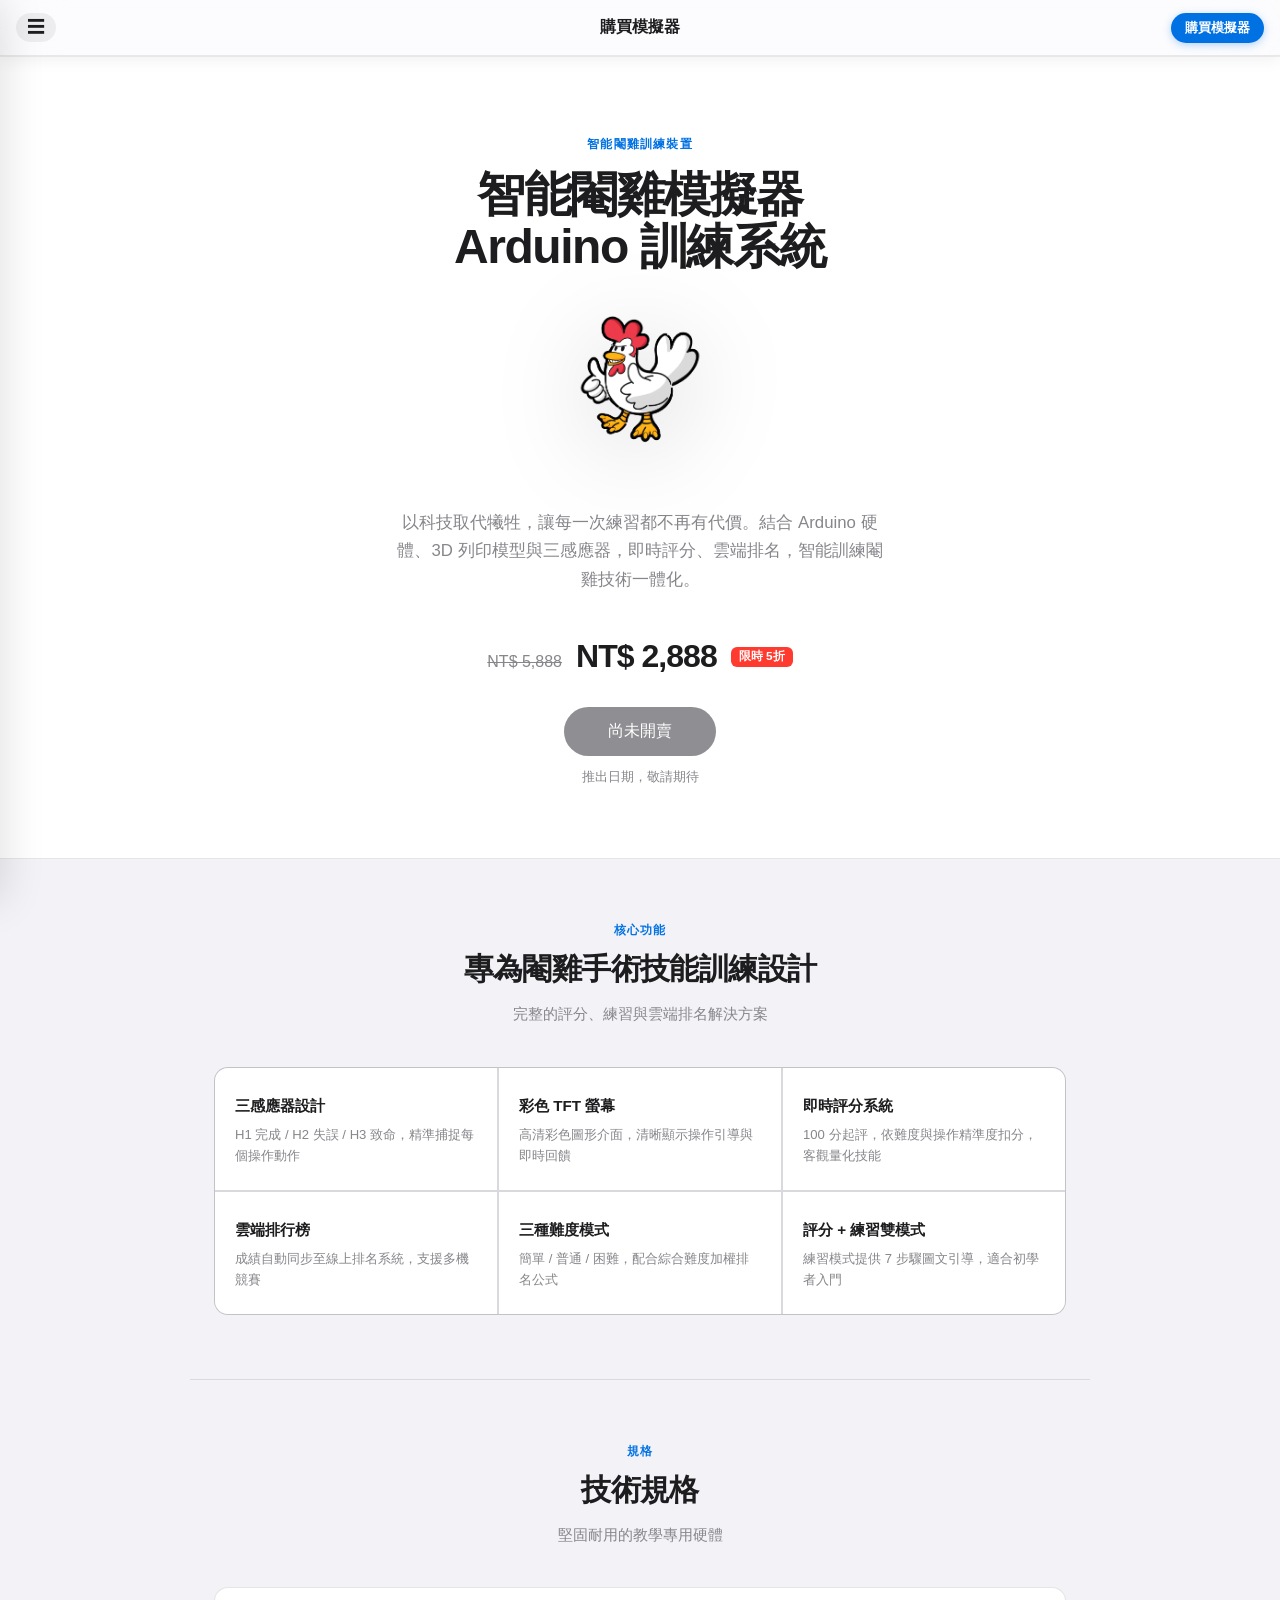
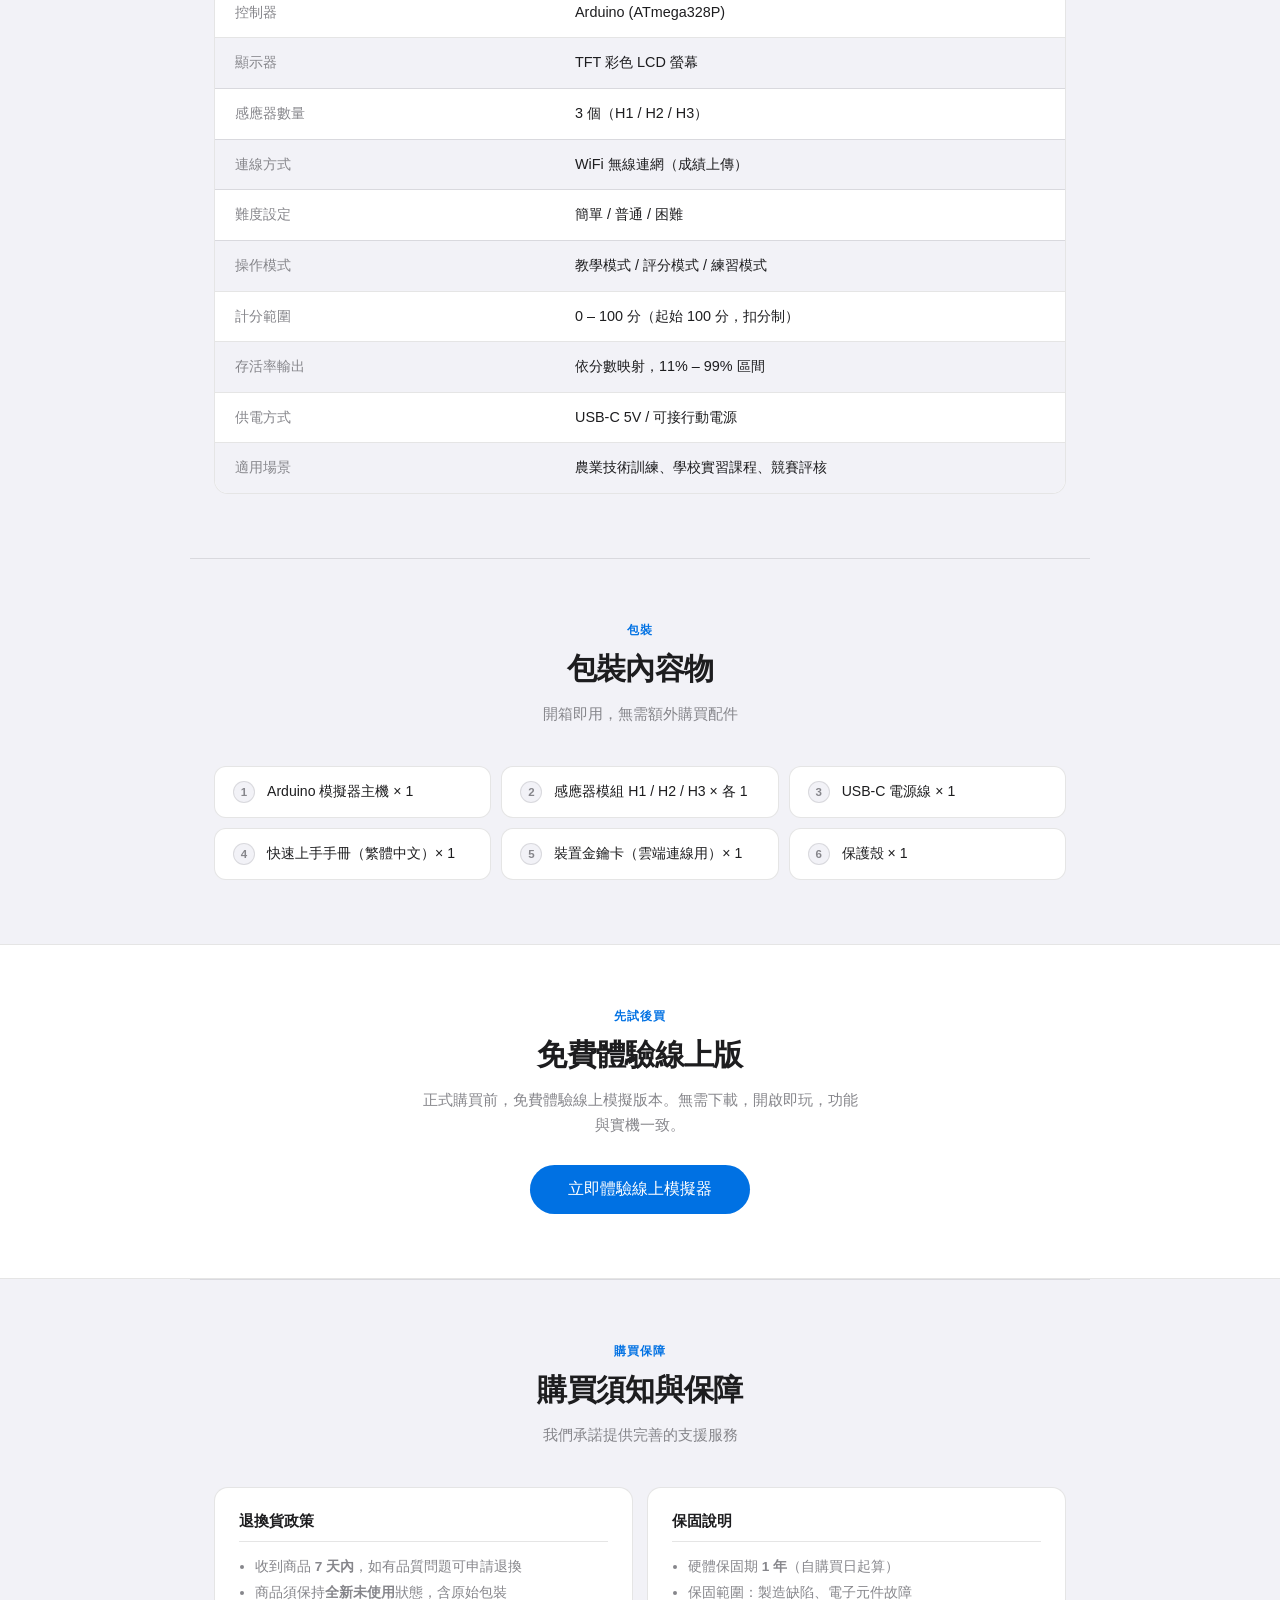
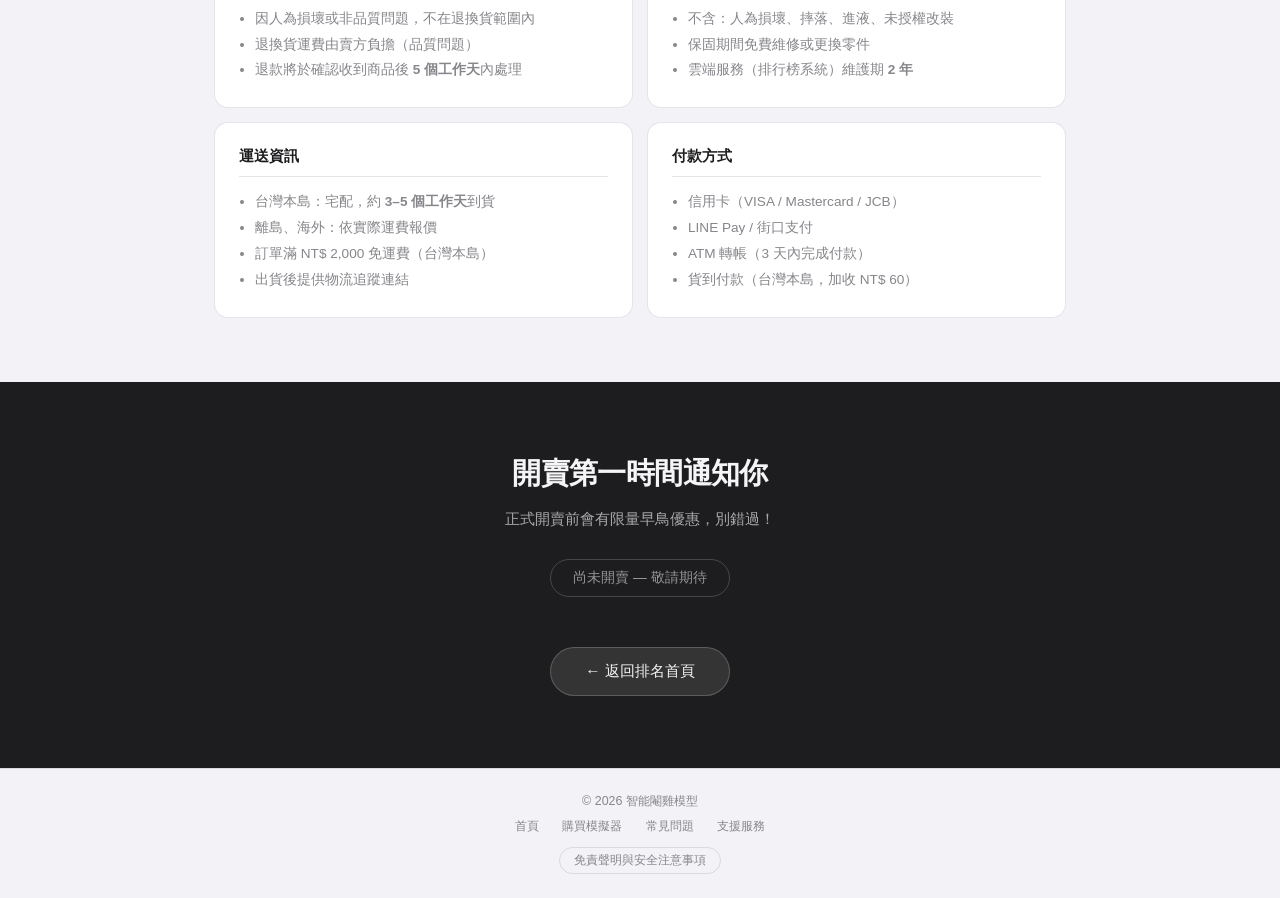
==== buy.html @ 78ba643c "Initial: cloud-ready ranking server" ====
<!DOCTYPE html>
<html lang="zh-TW">
<head>
<meta charset="UTF-8">
<meta name="viewport" content="width=device-width, initial-scale=1.0">
<meta http-equiv="Cache-Control" content="public, max-age=3600">
<title>購買模擬器 — 智能閹雞模型</title>
<style>
  :root {
    --bg: #f5f5f7;
    --surface: #ffffff;
    --text: #1d1d1f;
    --text-muted: #6e6e73;
    --border: #d2d2d7;
    --accent: #0071e3;
    --accent-hover: #0068d0;
    --radius: 18px;
    --shadow: 0 2px 12px rgba(0,0,0,0.06), 0 1px 3px rgba(0,0,0,0.04);
  }
  body.dark {
    --bg: #1c1c1e; --surface: #2c2c2e; --text: #f5f5f7;
    --text-muted: #98989d; --border: rgba(255,255,255,0.1); --accent: #3b9eff;
  }
  * { box-sizing: border-box; margin: 0; padding: 0; }
  body {
    font-family: -apple-system, 'SF Pro Display', 'SF Pro Text', BlinkMacSystemFont, 'PingFang TC', 'Helvetica Neue', sans-serif;
    background: var(--bg);
    color: var(--text);
    -webkit-font-smoothing: antialiased;
  }

  /* ── Hero ── */
  .hero {
    background: var(--surface);
    text-align: center;
    padding: 80px 24px 72px;
    border-bottom: 1px solid var(--border);
  }
  .hero-eyebrow {
    font-size: 0.76rem;
    font-weight: 600;
    letter-spacing: .1em;
    color: var(--accent);
    text-transform: uppercase;
    margin-bottom: 16px;
  }
  .hero h1 {
    font-size: clamp(2rem, 5vw, 3rem);
    font-weight: 700;
    letter-spacing: -.03em;
    line-height: 1.08;
    margin-bottom: 20px;
  }
  .hero-img {
    width: 180px;
    height: 180px;
    object-fit: contain;
    display: block;
    margin: 0 auto 36px;
    filter: drop-shadow(0 16px 48px rgba(0,0,0,0.14));
  }
  .hero-sub {
    font-size: 1.05rem;
    color: var(--text-muted);
    max-width: 500px;
    margin: 0 auto 44px;
    line-height: 1.7;
  }
  .price-row {
    display: flex;
    align-items: baseline;
    justify-content: center;
    gap: 14px;
    margin-bottom: 32px;
  }
  .price-orig { font-size: 1rem; color: var(--text-muted); text-decoration: line-through; }
  .price-sale { font-size: 2rem; font-weight: 700; letter-spacing: -.03em; }
  .price-badge {
    font-size: 0.74rem;
    font-weight: 600;
    background: #ff3b30;
    color: #fff;
    border-radius: 6px;
    padding: 2px 8px;
    align-self: center;
  }
  .btn-coming {
    display: inline-block;
    background: #8e8e93;
    color: #fff;
    border-radius: 980px;
    padding: 14px 44px;
    font-size: 1rem;
    font-weight: 500;
    cursor: default;
    pointer-events: none;
    margin-bottom: 12px;
  }
  .coming-note { font-size: 0.82rem; color: var(--text-muted); }

  /* ── Section scaffold ── */
  .wrap { max-width: 900px; margin: 0 auto; padding: 64px 24px; }
  .sec-eyebrow { font-size: 0.74rem; font-weight: 600; letter-spacing: .1em; color: var(--accent); text-transform: uppercase; text-align: center; margin-bottom: 10px; }
  .sec-title { font-size: clamp(1.4rem, 3vw, 1.9rem); font-weight: 700; letter-spacing: -.02em; text-align: center; margin-bottom: 12px; }
  .sec-sub { text-align: center; color: var(--text-muted); font-size: 0.92rem; line-height: 1.65; margin-bottom: 40px; max-width: 560px; margin-left: auto; margin-right: auto; }
  .divider { height: 1px; background: var(--border); max-width: 900px; margin: 0 auto; }

  /* ── Features mosaic ── */
  .features {
    display: grid;
    grid-template-columns: repeat(3, 1fr);
    gap: 2px;
    background: var(--border);
    border: 1px solid var(--border);
    border-radius: var(--radius);
    overflow: hidden;
  }
  @media (max-width: 640px) { .features { grid-template-columns: 1fr 1fr; } }
  @media (max-width: 380px) { .features { grid-template-columns: 1fr; } }
  .f-card { background: var(--surface); padding: 28px 20px 24px; }
  .f-name { font-size: 0.95rem; font-weight: 600; margin-bottom: 7px; }
  .f-desc { font-size: 0.82rem; color: var(--text-muted); line-height: 1.6; }

  /* ── Specs ── */
  .specs-wrap { background: var(--surface); border: 1px solid var(--border); border-radius: var(--radius); overflow: hidden; }
  .specs-table { width: 100%; border-collapse: collapse; }
  .specs-table tr:nth-child(even) td { background: var(--bg); }
  .specs-table td { padding: 14px 20px; border-bottom: 1px solid var(--border); font-size: 0.9rem; line-height: 1.5; }
  .specs-table tr:last-child td { border-bottom: none; }
  .specs-table td:first-child { color: var(--text-muted); width: 40%; font-weight: 500; }

  /* ── Box ── */
  .box-grid { display: grid; grid-template-columns: repeat(auto-fill, minmax(210px, 1fr)); gap: 10px; }
  .box-item { background: var(--surface); border: 1px solid var(--border); border-radius: 12px; padding: 14px 18px; font-size: 0.88rem; display: flex; align-items: center; gap: 12px; line-height: 1.4; }
  .bi-num { width: 22px; height: 22px; border-radius: 50%; background: var(--bg); border: 1px solid var(--border); display: flex; align-items: center; justify-content: center; font-size: 0.72rem; font-weight: 600; color: var(--text-muted); flex-shrink: 0; }

  /* ── Try online ── */
  .try-section { background: var(--surface); border-top: 1px solid var(--border); border-bottom: 1px solid var(--border); padding: 64px 24px; text-align: center; }
  .btn-try { display: inline-block; background: var(--accent); color: #fff; border-radius: 980px; padding: 14px 38px; font-size: 1rem; font-weight: 500; text-decoration: none; transition: background 0.15s; }
  .btn-try:hover { background: var(--accent-hover); }

  /* ── Policy ── */
  .policy-grid { display: grid; grid-template-columns: 1fr 1fr; gap: 14px; }
  @media (max-width: 600px) { .policy-grid { grid-template-columns: 1fr; } }
  .p-card { background: var(--surface); border: 1px solid var(--border); border-radius: var(--radius); padding: 24px; }
  .p-title { font-size: 0.92rem; font-weight: 600; margin-bottom: 12px; padding-bottom: 10px; border-bottom: 1px solid var(--border); }
  .p-card ul { padding-left: 16px; }
  .p-card li { font-size: 0.85rem; color: var(--text-muted); line-height: 1.9; }

  /* ── CTA ── */
  .cta { background: #1d1d1f; color: #f5f5f7; text-align: center; padding: 72px 24px; }
  .cta h3 { font-size: clamp(1.3rem, 3vw, 1.8rem); font-weight: 700; letter-spacing: -.02em; margin-bottom: 12px; }
  .cta p { color: rgba(245,245,247,0.65); margin-bottom: 28px; font-size: 0.95rem; line-height: 1.65; max-width: 460px; margin-left: auto; margin-right: auto; }
  .cta-chip { display: inline-block; border: 1px solid rgba(255,255,255,0.18); border-radius: 980px; padding: 9px 22px; font-size: 0.86rem; color: rgba(245,245,247,0.55); margin-bottom: 32px; }
  .btn-back { display: inline-block; background: rgba(255,255,255,0.1); color: #f5f5f7; border: 1px solid rgba(255,255,255,0.2); border-radius: 980px; padding: 13px 34px; font-size: 0.95rem; font-weight: 500; text-decoration: none; transition: background 0.15s; }
  .btn-back:hover { background: rgba(255,255,255,0.18); }

  /* ── Footer ── */
  footer { background: var(--bg); border-top: 1px solid var(--border); padding: 24px; text-align: center; font-size: 0.78rem; color: var(--text-muted); }
  footer a { color: var(--text-muted); text-decoration: none; margin: 0 10px; }
  footer a:hover { color: var(--text); }
  .footer-links { margin-top: 8px; }
  .footer-disc-btn { margin-top: 12px; background: transparent; border: 1px solid var(--border); border-radius: 980px; color: var(--text-muted); font-size: 0.75rem; padding: 4px 14px; cursor: pointer; font-family: inherit; }
  .footer-disc-btn:hover { color: var(--text); border-color: #aaa; }
  .disc-overlay { position: fixed; inset: 0; background: rgba(0,0,0,0.45); display: flex; align-items: center; justify-content: center; z-index: 999; padding: 24px; }
  .disc-overlay.hidden { display: none; }
  .disc-box { background: var(--surface); border-radius: 18px; padding: 32px; max-width: 520px; width: 100%; max-height: 80vh; overflow-y: auto; position: relative; }
  .disc-close { position: absolute; top: 16px; right: 16px; background: rgba(0,0,0,0.06); border: none; border-radius: 980px; width: 28px; height: 28px; font-size: 0.85rem; cursor: pointer; display: flex; align-items: center; justify-content: center; }
</style>
</head>
<body>
<script src="/static/shared-header.js"></script>

<!-- Hero -->
<div class="hero">
  <div class="hero-eyebrow">智能閹雞訓練裝置</div>
  <h1>智能閹雞模擬器<br>Arduino 訓練系統</h1>
  <img class="hero-img" src="/static/logo.png" alt="智能閹雞模擬器">
  <p class="hero-sub">以科技取代犧牲，讓每一次練習都不再有代價。結合 Arduino 硬體、3D 列印模型與三感應器，即時評分、雲端排名，智能訓練閹雞技術一體化。</p>
  <div class="price-row">
    <span class="price-orig">NT$ 5,888</span>
    <span class="price-sale">NT$ 2,888</span>
    <span class="price-badge">限時 5折</span>
  </div>
  <div>
    <div class="btn-coming">尚未開賣</div>
    <div class="coming-note">推出日期，敬請期待</div>
  </div>
</div>

<!-- Features -->
<div class="wrap">
  <div class="sec-eyebrow">核心功能</div>
  <div class="sec-title">專為閹雞手術技能訓練設計</div>
  <div class="sec-sub">完整的評分、練習與雲端排名解決方案</div>
  <div class="features">
    <div class="f-card">
      <div class="f-name">三感應器設計</div>
      <div class="f-desc">H1 完成 / H2 失誤 / H3 致命，精準捕捉每個操作動作</div>
    </div>
    <div class="f-card">
      <div class="f-name">彩色 TFT 螢幕</div>
      <div class="f-desc">高清彩色圖形介面，清晰顯示操作引導與即時回饋</div>
    </div>
    <div class="f-card">
      <div class="f-name">即時評分系統</div>
      <div class="f-desc">100 分起評，依難度與操作精準度扣分，客觀量化技能</div>
    </div>
    <div class="f-card">
      <div class="f-name">雲端排行榜</div>
      <div class="f-desc">成績自動同步至線上排名系統，支援多機競賽</div>
    </div>
    <div class="f-card">
      <div class="f-name">三種難度模式</div>
      <div class="f-desc">簡單 / 普通 / 困難，配合綜合難度加權排名公式</div>
    </div>
    <div class="f-card">
      <div class="f-name">評分 + 練習雙模式</div>
      <div class="f-desc">練習模式提供 7 步驟圖文引導，適合初學者入門</div>
    </div>
  </div>
</div>

<div class="divider"></div>

<!-- Specs -->
<div class="wrap">
  <div class="sec-eyebrow">規格</div>
  <div class="sec-title">技術規格</div>
  <div class="sec-sub">堅固耐用的教學專用硬體</div>
  <div class="specs-wrap">
    <table class="specs-table">
      <tr><td>控制器</td><td>Arduino (ATmega328P)</td></tr>
      <tr><td>顯示器</td><td>TFT 彩色 LCD 螢幕</td></tr>
      <tr><td>感應器數量</td><td>3 個（H1 / H2 / H3）</td></tr>
      <tr><td>連線方式</td><td>WiFi 無線連網（成績上傳）</td></tr>
      <tr><td>難度設定</td><td>簡單 / 普通 / 困難</td></tr>
      <tr><td>操作模式</td><td>教學模式 / 評分模式 / 練習模式</td></tr>
      <tr><td>計分範圍</td><td>0 – 100 分（起始 100 分，扣分制）</td></tr>
      <tr><td>存活率輸出</td><td>依分數映射，11% – 99% 區間</td></tr>
      <tr><td>供電方式</td><td>USB-C 5V / 可接行動電源</td></tr>
      <tr><td>適用場景</td><td>農業技術訓練、學校實習課程、競賽評核</td></tr>
    </table>
  </div>
</div>

<div class="divider"></div>

<!-- Box contents -->
<div class="wrap">
  <div class="sec-eyebrow">包裝</div>
  <div class="sec-title">包裝內容物</div>
  <div class="sec-sub">開箱即用，無需額外購買配件</div>
  <div class="box-grid">
    <div class="box-item"><div class="bi-num">1</div>Arduino 模擬器主機 × 1</div>
    <div class="box-item"><div class="bi-num">2</div>感應器模組 H1 / H2 / H3 × 各 1</div>
    <div class="box-item"><div class="bi-num">3</div>USB-C 電源線 × 1</div>
    <div class="box-item"><div class="bi-num">4</div>快速上手手冊（繁體中文）× 1</div>
    <div class="box-item"><div class="bi-num">5</div>裝置金鑰卡（雲端連線用）× 1</div>
    <div class="box-item"><div class="bi-num">6</div>保護殼 × 1</div>
  </div>
</div>

<!-- Try Online -->
<div class="try-section">
  <div class="sec-eyebrow">先試後買</div>
  <div class="sec-title" style="margin-bottom:12px;">免費體驗線上版</div>
  <p style="color:var(--text-muted);font-size:0.92rem;max-width:440px;margin:0 auto 28px;line-height:1.65;">正式購買前，免費體驗線上模擬版本。無需下載，開啟即玩，功能與實機一致。</p>
  <a href="/simulator" class="btn-try">立即體驗線上模擬器</a>
</div>

<div class="divider"></div>

<!-- Policy -->
<div class="wrap">
  <div class="sec-eyebrow">購買保障</div>
  <div class="sec-title">購買須知與保障</div>
  <div class="sec-sub">我們承諾提供完善的支援服務</div>
  <div class="policy-grid">
    <div class="p-card">
      <div class="p-title">退換貨政策</div>
      <ul>
        <li>收到商品 <strong>7 天內</strong>，如有品質問題可申請退換</li>
        <li>商品須保持<strong>全新未使用</strong>狀態，含原始包裝</li>
        <li>因人為損壞或非品質問題，不在退換貨範圍內</li>
        <li>退換貨運費由賣方負擔（品質問題）</li>
        <li>退款將於確認收到商品後 <strong>5 個工作天</strong>內處理</li>
      </ul>
    </div>
    <div class="p-card">
      <div class="p-title">保固說明</div>
      <ul>
        <li>硬體保固期 <strong>1 年</strong>（自購買日起算）</li>
        <li>保固範圍：製造缺陷、電子元件故障</li>
        <li>不含：人為損壞、摔落、進液、未授權改裝</li>
        <li>保固期間免費維修或更換零件</li>
        <li>雲端服務（排行榜系統）維護期 <strong>2 年</strong></li>
      </ul>
    </div>
    <div class="p-card">
      <div class="p-title">運送資訊</div>
      <ul>
        <li>台灣本島：宅配，約 <strong>3–5 個工作天</strong>到貨</li>
        <li>離島、海外：依實際運費報價</li>
        <li>訂單滿 NT$ 2,000 免運費（台灣本島）</li>
        <li>出貨後提供物流追蹤連結</li>
      </ul>
    </div>
    <div class="p-card">
      <div class="p-title">付款方式</div>
      <ul>
        <li>信用卡（VISA / Mastercard / JCB）</li>
        <li>LINE Pay / 街口支付</li>
        <li>ATM 轉帳（3 天內完成付款）</li>
        <li>貨到付款（台灣本島，加收 NT$ 60）</li>
      </ul>
    </div>
  </div>
</div>

<!-- CTA -->
<div class="cta">
  <h3>開賣第一時間通知你</h3>
  <p>正式開賣前會有限量早鳥優惠，別錯過！</p>
  <div class="cta-chip">尚未開賣 — 敬請期待</div>
  <br><br>
  <a href="/" class="btn-back">← 返回排名首頁</a>
</div>

<footer>
  <div>© 2026 智能閹雞模型</div>
  <div class="footer-links">
    <a href="/">首頁</a>
    <a href="/buy">購買模擬器</a>
    <a href="/faq">常見問題</a>
    <a href="/support">支援服務</a>
  </div>
  <button onclick="document.getElementById('disclaimer-modal').classList.remove('hidden')" class="footer-disc-btn">免責聲明與安全注意事項</button>
</footer>

<div id="disclaimer-modal" class="disc-overlay hidden" onclick="if(event.target===this)this.classList.add('hidden')">
  <div class="disc-box">
    <button class="disc-close" onclick="document.getElementById('disclaimer-modal').classList.add('hidden')">✕</button>
    <h2 style="margin-bottom:16px;font-size:1.1rem;">免責聲明與安全注意事項</h2>
    <div style="font-size:0.86rem;line-height:1.8;color:var(--text);">
      <p style="margin-bottom:12px;"><strong>1. 僅供教育訓練用途</strong><br>本模擬器及網站所有功能，僅供畜牧業相關人員之教育訓練及技術練習使用，不得用於任何商業手術服務。</p>
      <p style="margin-bottom:12px;"><strong>2. 不替代專業訓練</strong><br>本系統為輔助學習工具，無法完全複製真實手術情境。實際操作前，請務必接受合格獸醫師或畜牧專家的專業指導。</p>
      <p style="margin-bottom:12px;"><strong>3. 動物福利聲明</strong><br>本系統設計理念在於「以科技取代犧牲」，使用模型替代真實動物進行練習，符合 3R 原則（替代、減少、改良）。</p>
      <p style="margin-bottom:12px;"><strong>4. 成績資料聲明</strong><br>排行榜成績為訓練紀錄，僅供參考，不代表實際手術能力。存活率等指標為模擬數值，與真實手術結果無關。</p>
      <p style="margin-bottom:0;"><strong>5. 責任限制</strong><br>本系統開發者對因使用本系統資訊而產生的任何直接或間接損失，不承擔法律責任。使用者應自行評估風險並承擔相應責任。</p>
    </div>
  </div>
</div>

</body>
</html>
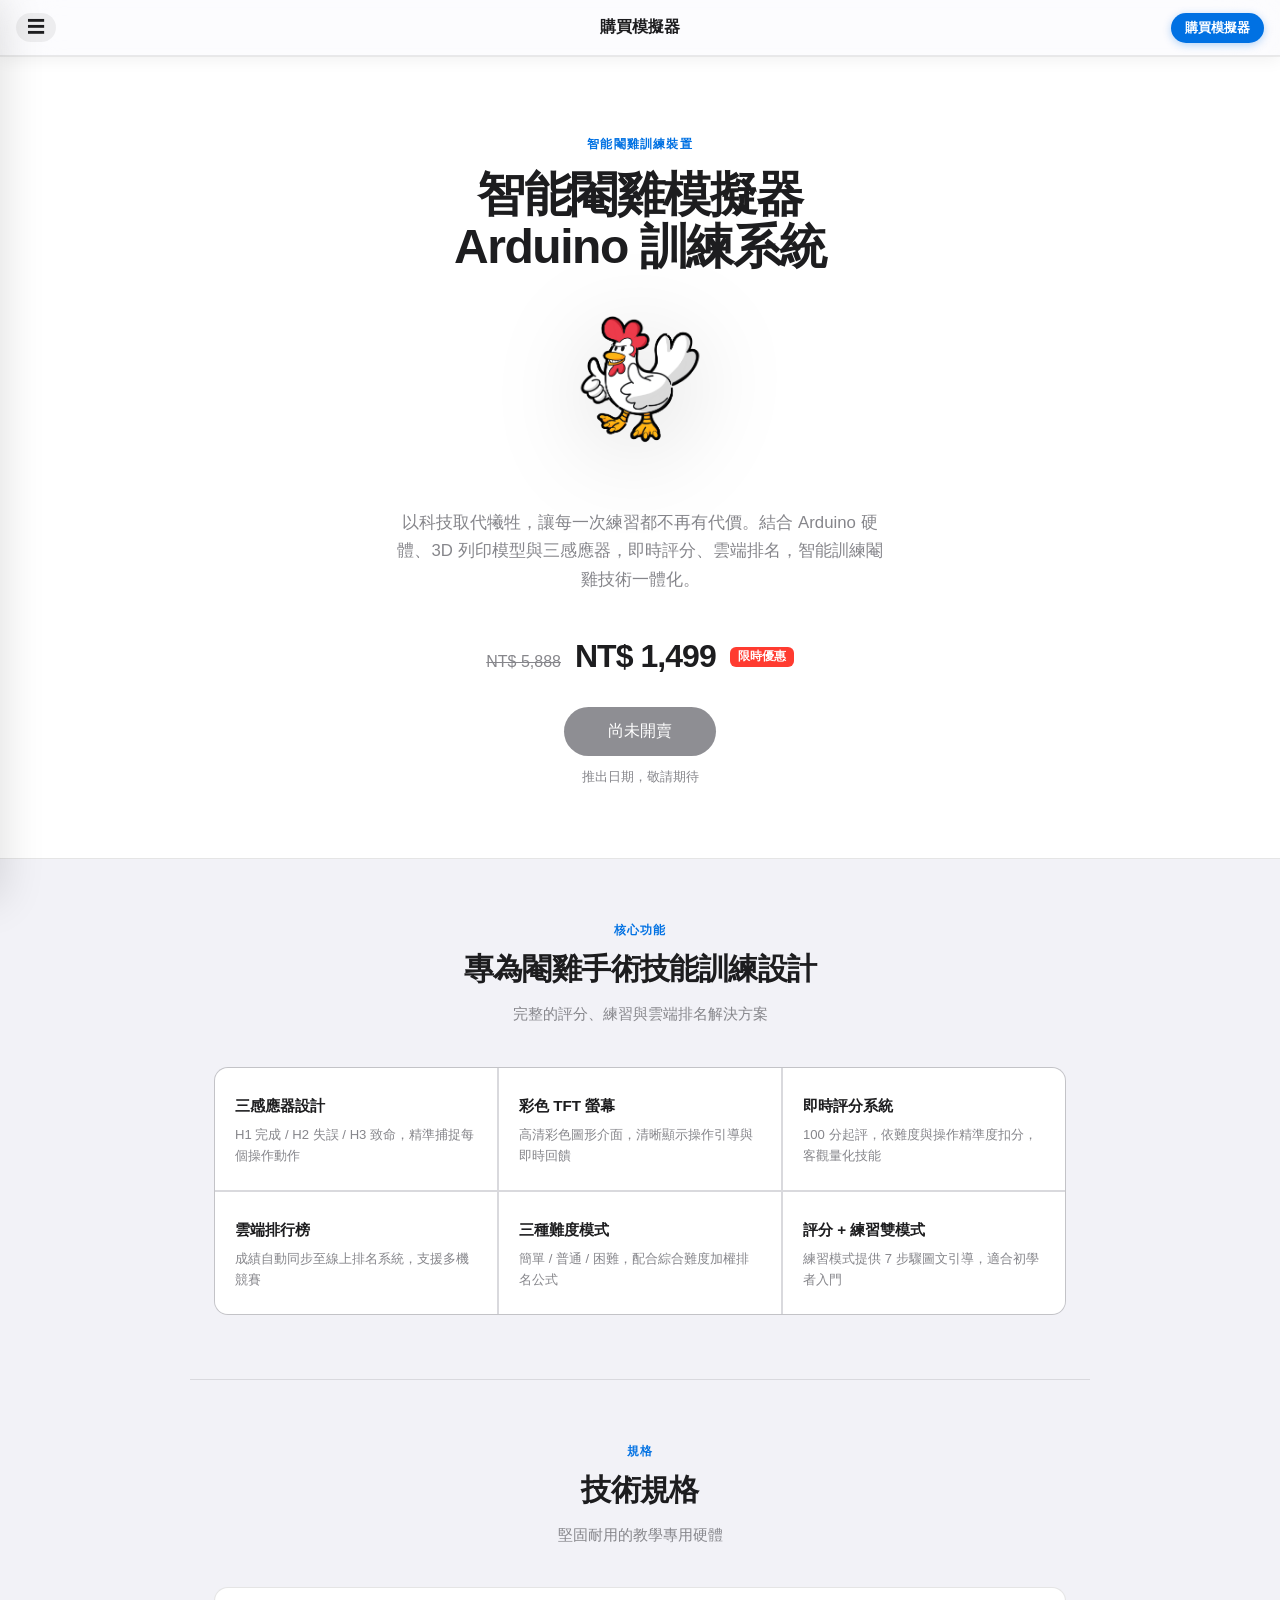
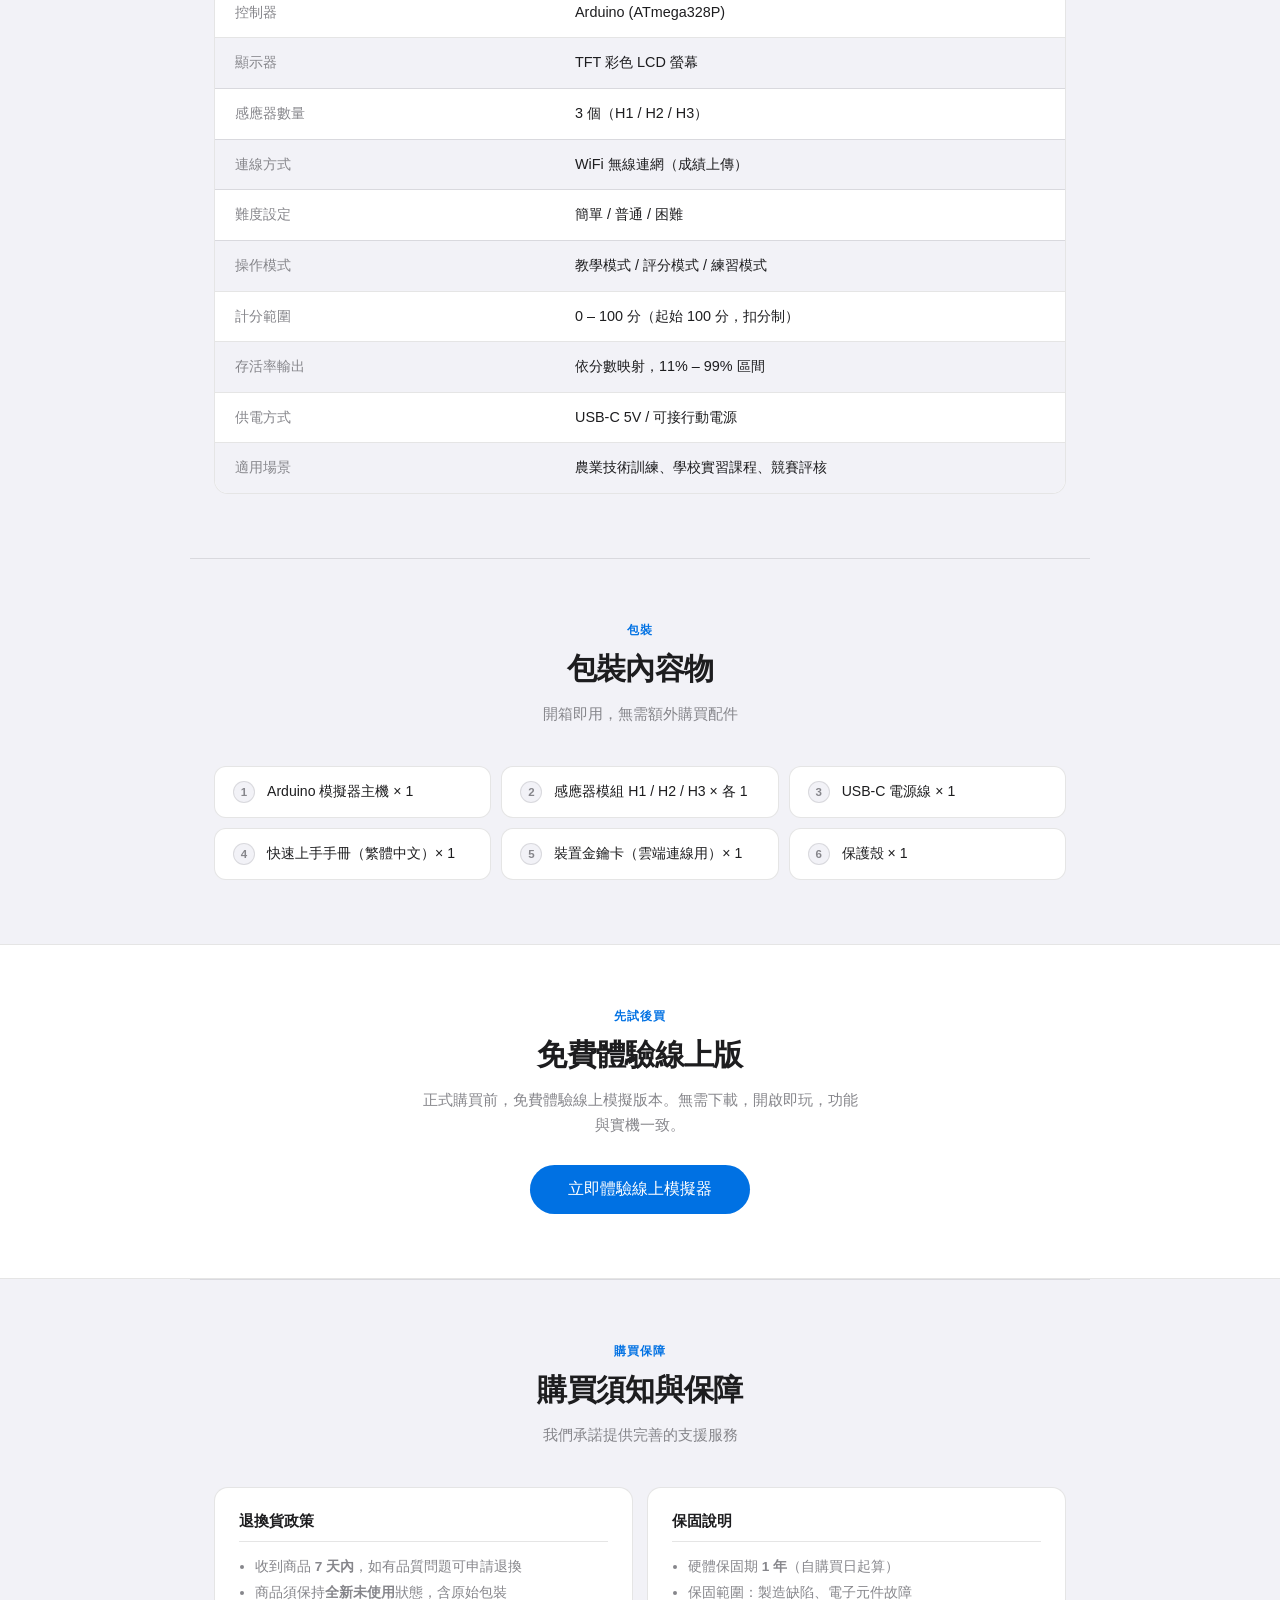
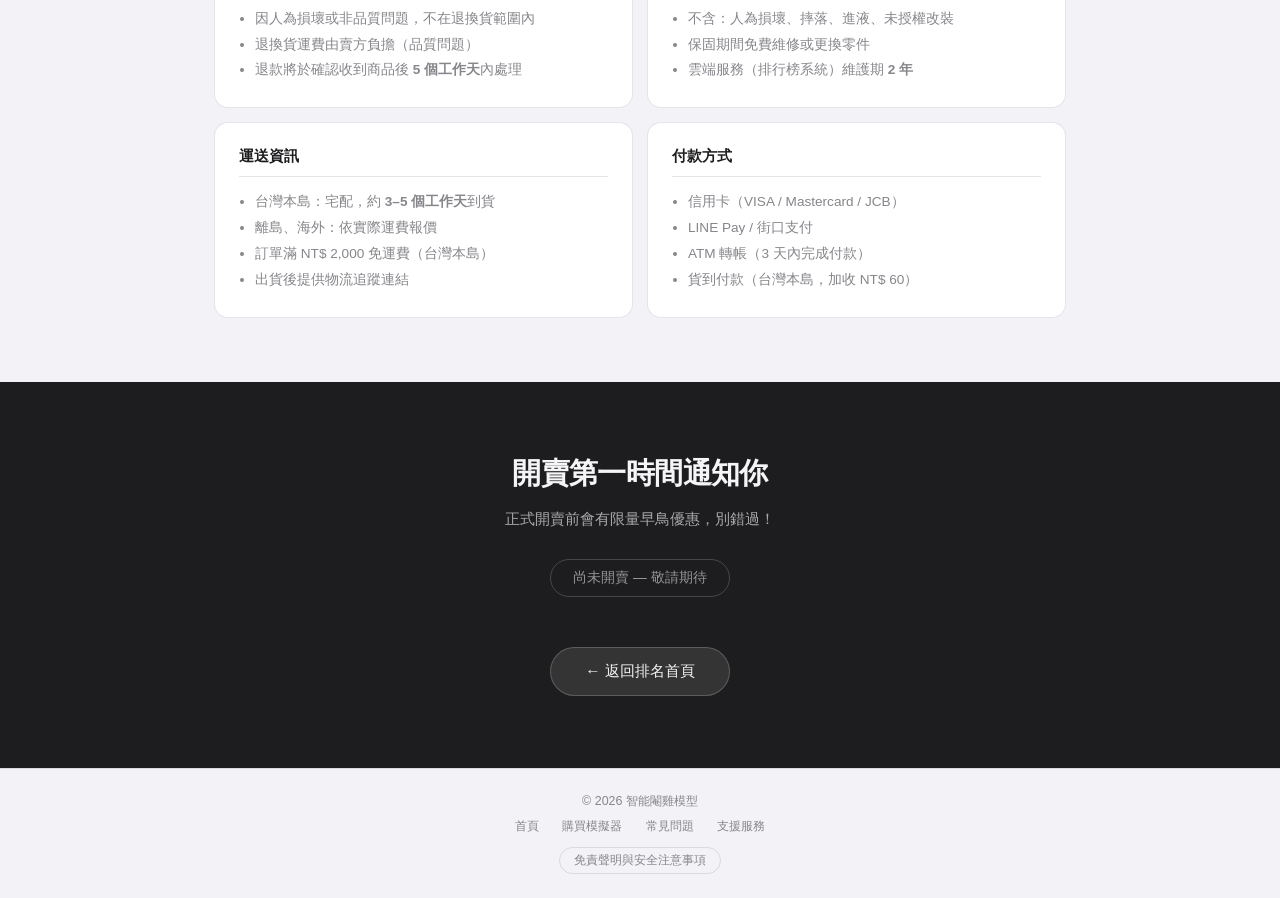
==== commit 6e3b880b: "auto-approve all uploads + add Latest chip + buy.html price 1499" ====
--- a/buy.html
+++ b/buy.html
@@ -179,8 +179,8 @@
   <p class="hero-sub">以科技取代犧牲，讓每一次練習都不再有代價。結合 Arduino 硬體、3D 列印模型與三感應器，即時評分、雲端排名，智能訓練閹雞技術一體化。</p>
   <div class="price-row">
     <span class="price-orig">NT$ 5,888</span>
-    <span class="price-sale">NT$ 2,888</span>
-    <span class="price-badge">限時 5折</span>
+    <span class="price-sale">NT$ 1,499</span>
+    <span class="price-badge">限時優惠</span>
   </div>
   <div>
     <div class="btn-coming">尚未開賣</div>
